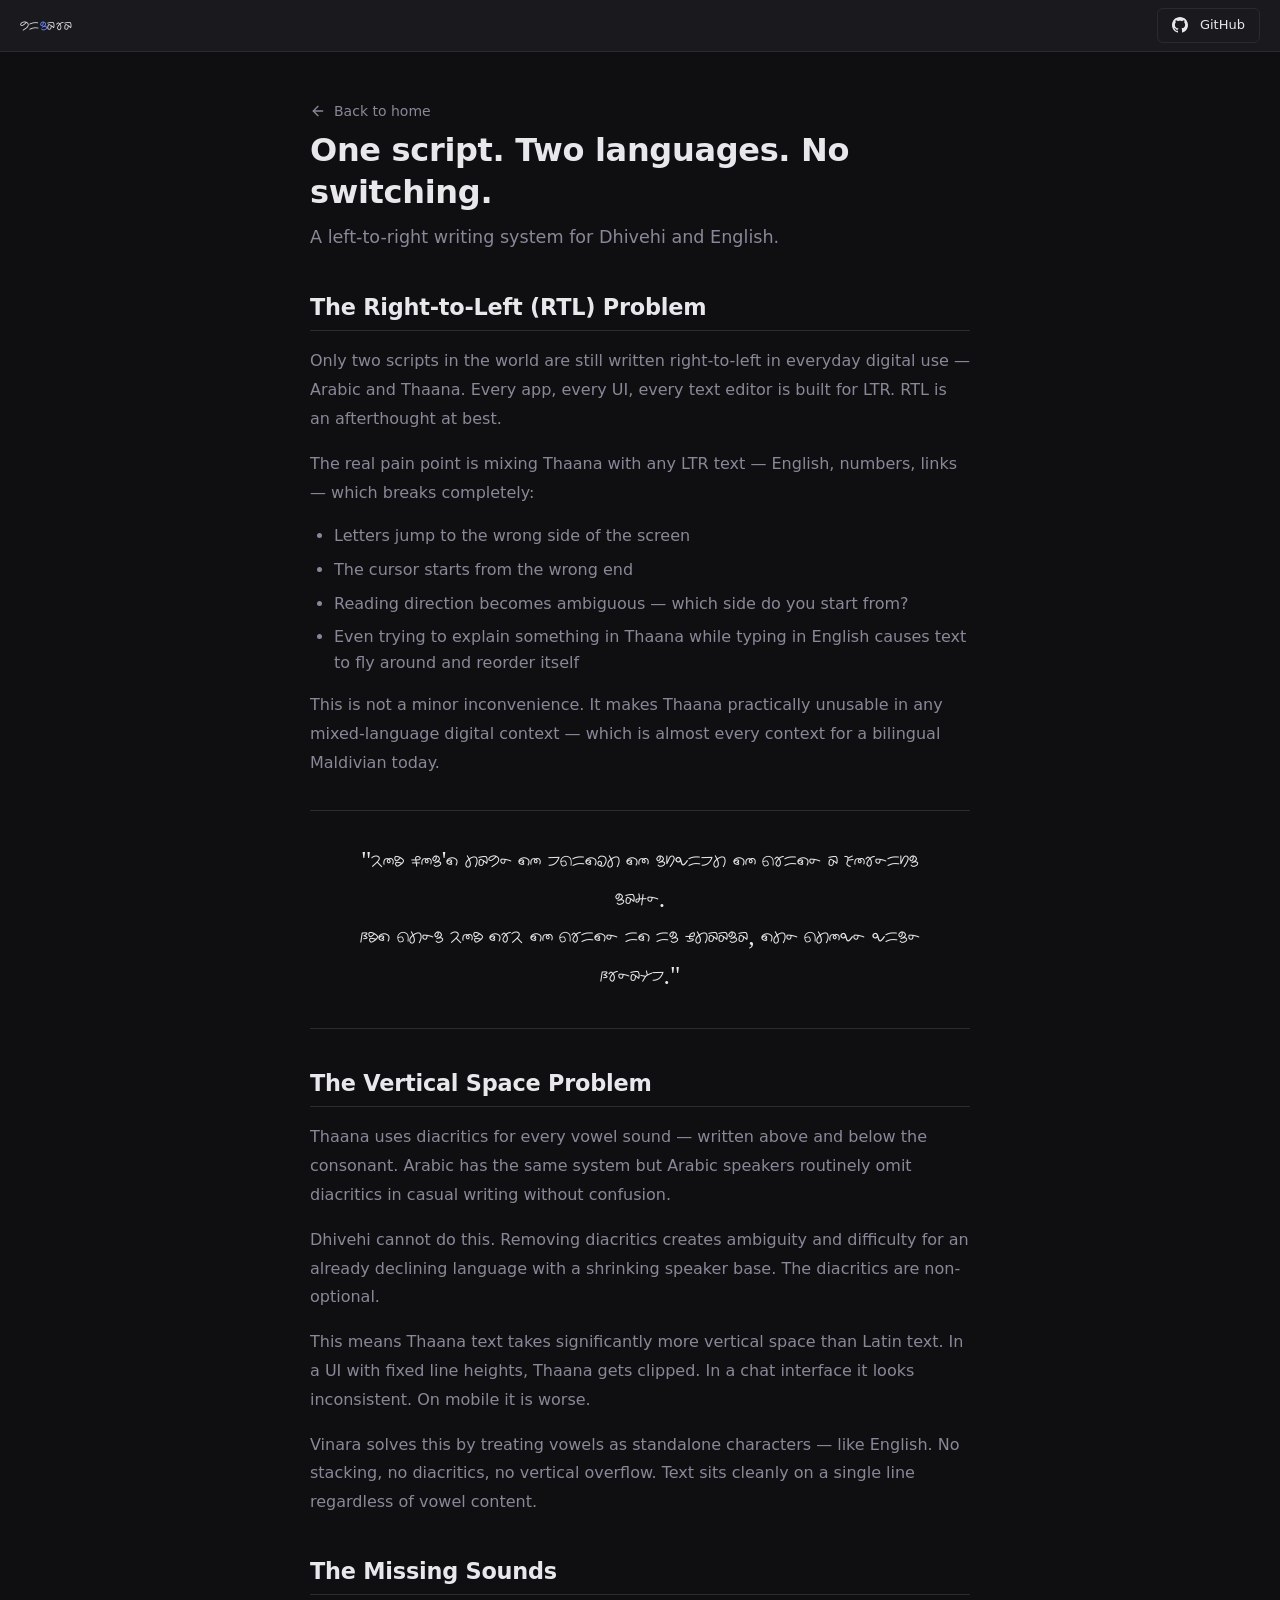
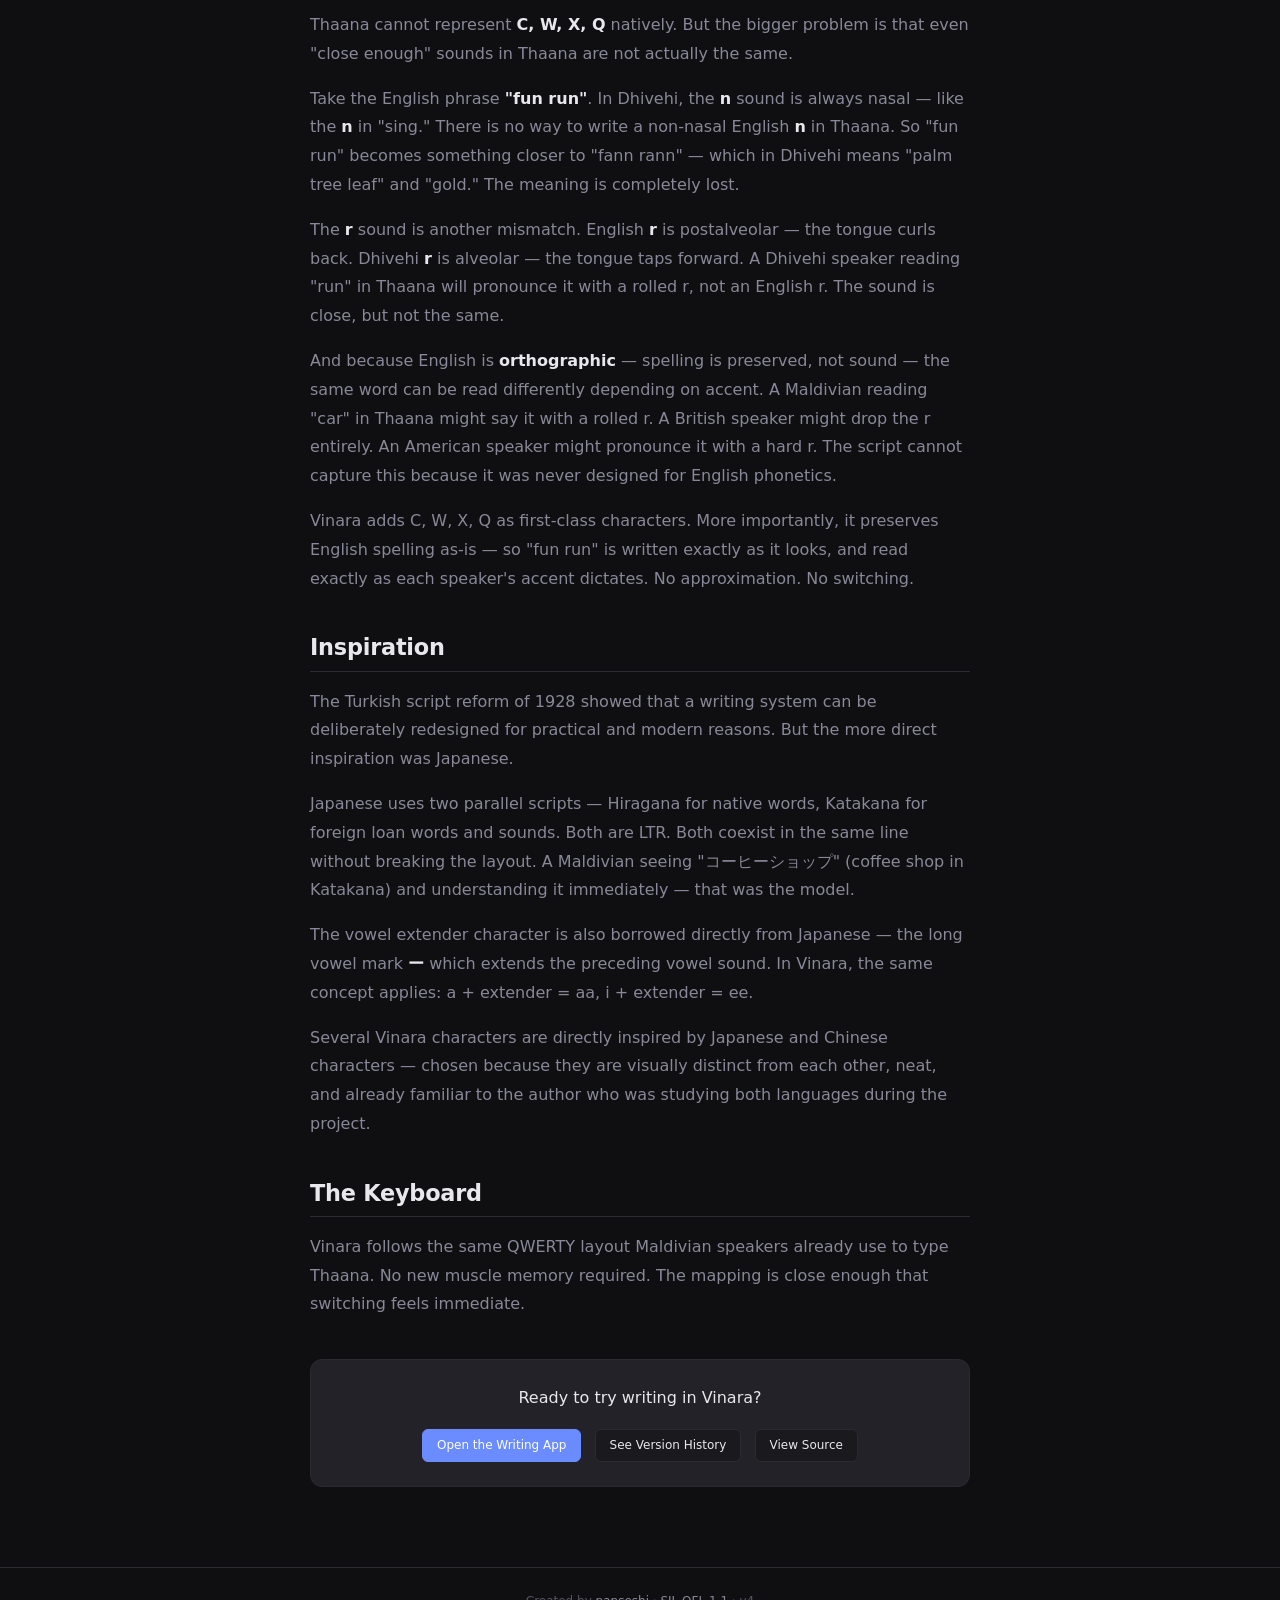
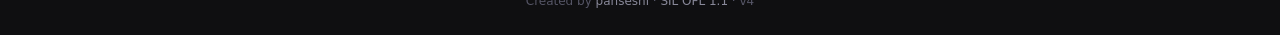
==== about/index.html @ c8cb887d "initial commit" ====
<!DOCTYPE html>
<html lang="en">
<head>
<meta charset="UTF-8">
<meta name="viewport" content="width=device-width, initial-scale=1.0">
<title>Why Vinara</title>
<meta name="description" content="Why Vinara was created — a writing system for Dhivehi and English">
<link rel="stylesheet" href="../style.css">
</head>
<body>

<header>
  <a href="../" class="wordmark">vi<span>n</span>ara</a>
  <div class="header-right">
    <a href="https://github.com/panseshi/vinara" target="_blank" class="btn" style="font-size: 13px;">
      <svg viewBox="0 0 24 24" width="16" height="16" fill="currentColor" style="margin-right: 6px;"><path d="M12 0c-6.626 0-12 5.373-12 12 0 5.302 3.438 9.8 8.207 11.387.599.111.793-.261.793-.577v-2.234c-3.338.726-4.033-1.416-4.033-1.416-.546-1.387-1.333-1.756-1.333-1.756-1.089-.745.083-.729.083-.729 1.205.084 1.839 1.237 1.839 1.237 1.07 1.834 2.807 1.304 3.492.997.107-.775.418-1.305.762-1.604-2.665-.305-5.467-1.334-5.467-5.931 0-1.311.469-2.381 1.236-3.221-.124-.303-.535-1.524.117-3.176 0 0 1.008-.322 3.301 1.23.957-.266 1.983-.399 3.003-.404 1.02.005 2.047.138 3.006.404 2.291-1.552 3.297-1.23 3.297-1.23.653 1.653.242 2.874.118 3.176.77.84 1.235 1.911 1.235 3.221 0 4.609-2.807 5.624-5.479 5.921.43.372.823 1.102.823 2.222v3.293c0 .319.192.694.801.576 4.765-1.589 8.199-6.086 8.199-11.386 0-6.627-5.373-12-12-12z"/></svg>
      GitHub
    </a>
  </div>
</header>

<main class="editorial">

  <a href="../" class="back-nav">
    <svg viewBox="0 0 24 24"><line x1="19" y1="12" x2="5" y2="12"/><polyline points="12 19 5 12 12 5"/></svg>
    Back to home
  </a>

  <h1>One script. Two languages. No switching.</h1>
  <p class="subtitle">A left-to-right writing system for Dhivehi and English.</p>

  <h2>The Right-to-Left (RTL) Problem</h2>
  <p>Only two scripts in the world are still written right-to-left in everyday digital use — Arabic and Thaana. Every app, every UI, every text editor is built for LTR. RTL is an afterthought at best.</p>
  <p>The real pain point is mixing Thaana with any LTR text — English, numbers, links — which breaks completely:</p>
  <ul>
    <li>Letters jump to the wrong side of the screen</li>
    <li>The cursor starts from the wrong end</li>
    <li>Reading direction becomes ambiguous — which side do you start from?</li>
    <li>Even trying to explain something in Thaana while typing in English causes text to fly around and reorder itself</li>
  </ul>
  <p>This is not a minor inconvenience. It makes Thaana practically unusable in any mixed-language digital context — which is almost every context for a bilingual Maldivian today.</p>

  <div class="pull-quote">
    "you don't have to switch to English to write a foreign name.<br>
    but when you try to write it in Thaana, the whole line breaks."
  </div>

  <h2>The Vertical Space Problem</h2>
  <p>Thaana uses diacritics for every vowel sound — written above and below the consonant. Arabic has the same system but Arabic speakers routinely omit diacritics in casual writing without confusion.</p>
  <p>Dhivehi cannot do this. Removing diacritics creates ambiguity and difficulty for an already declining language with a shrinking speaker base. The diacritics are non-optional.</p>
  <p>This means Thaana text takes significantly more vertical space than Latin text. In a UI with fixed line heights, Thaana gets clipped. In a chat interface it looks inconsistent. On mobile it is worse.</p>
  <p>Vinara solves this by treating vowels as standalone characters — like English. No stacking, no diacritics, no vertical overflow. Text sits cleanly on a single line regardless of vowel content.</p>

  <h2>The Missing Sounds</h2>
  <p>Thaana cannot represent <strong>C, W, X, Q</strong> natively. But the bigger problem is that even "close enough" sounds in Thaana are not actually the same.</p>
  <p>Take the English phrase <strong>"fun run"</strong>. In Dhivehi, the <strong>n</strong> sound is always nasal — like the <strong>n</strong> in "sing." There is no way to write a non-nasal English <strong>n</strong> in Thaana. So "fun run" becomes something closer to "fann rann" — which in Dhivehi means "palm tree leaf" and "gold." The meaning is completely lost.</p>
  <p>The <strong>r</strong> sound is another mismatch. English <strong>r</strong> is postalveolar — the tongue curls back. Dhivehi <strong>r</strong> is alveolar — the tongue taps forward. A Dhivehi speaker reading "run" in Thaana will pronounce it with a rolled r, not an English r. The sound is close, but not the same.</p>
  <p>And because English is <strong>orthographic</strong> — spelling is preserved, not sound — the same word can be read differently depending on accent. A Maldivian reading "car" in Thaana might say it with a rolled r. A British speaker might drop the r entirely. An American speaker might pronounce it with a hard r. The script cannot capture this because it was never designed for English phonetics.</p>
  <p>Vinara adds C, W, X, Q as first-class characters. More importantly, it preserves English spelling as-is — so "fun run" is written exactly as it looks, and read exactly as each speaker's accent dictates. No approximation. No switching.</p>

  <h2>Inspiration</h2>
  <p>The Turkish script reform of 1928 showed that a writing system can be deliberately redesigned for practical and modern reasons. But the more direct inspiration was Japanese.</p>
  <p>Japanese uses two parallel scripts — Hiragana for native words, Katakana for foreign loan words and sounds. Both are LTR. Both coexist in the same line without breaking the layout. A Maldivian seeing "コーヒーショップ" (coffee shop in Katakana) and understanding it immediately — that was the model.</p>
  <p>The vowel extender character is also borrowed directly from Japanese — the long vowel mark <strong>ー</strong> which extends the preceding vowel sound. In Vinara, the same concept applies: a + extender = aa, i + extender = ee.</p>
  <p>Several Vinara characters are directly inspired by Japanese and Chinese characters — chosen because they are visually distinct from each other, neat, and already familiar to the author who was studying both languages during the project.</p>

  <h2>The Keyboard</h2>
  <p>Vinara follows the same QWERTY layout Maldivian speakers already use to type Thaana. No new muscle memory required. The mapping is close enough that switching feels immediate.</p>

  <div class="cta-block">
    <p>Ready to try writing in Vinara?</p>
    <a href="../app/" class="btn btn-primary">Open the Writing App</a>
    <a href="../origins/" class="btn" style="margin-left: 8px;">See Version History</a>
    <a href="https://github.com/panseshi/vinara" target="_blank" class="btn" style="margin-left: 8px;">View Source</a>
  </div>

</main>

<footer class="site-footer">
  Created by <a href="https://github.com/panseshi">panseshi</a> &middot; <a href="../LICENSE">SIL OFL 1.1</a> &middot; v4
</footer>

<script>
(function() {
  'use strict';
  var saved = localStorage.getItem('vinara_theme');
  if (saved === 'light') document.documentElement.classList.add('light');
})();
</script>

</body>
</html>
---- style.css ----
/* 
  Shared styles across all Vinara pages
  - CSS variables for theming
  - @font-face for Vinara font
  - Base typography
  - Nav component
  - Card component (landing page)
  - Editorial styles (about/origins/guide pages)
  - Minimal functional styles (app/reference pages)
*/

/* ── Font Face ─────────────────────────────────────────────── */
@font-face {
  font-family: 'Vinara';
  src: url('font/vinara.ttf') format('truetype');
  font-weight: normal;
  font-style: normal;
  font-display: swap;
}

/* ── CSS Variables ─────────────────────────────────────────── */
:root {
  --bg: #0f0f11;
  --surface: #1a1a1e;
  --surface-raised: #222228;
  --border: #2a2a30;
  --border-light: #3a3a44;
  --text: #e8e8ec;
  --text-dim: #888899;
  --text-muted: #555566;
  --accent: #6b8cff;
  --accent-hover: #8aa8ff;
  --hover: #25252c;
  --active: #2a2a35;
  --danger: #ff6b6b;
  --danger-bg: rgba(255, 107, 107, 0.1);
  --font-ui: 'Inter', 'Segoe UI', system-ui, -apple-system, sans-serif;
  --font-body: 'Inter', 'Segoe UI', system-ui, -apple-system, sans-serif;
}

.light {
  --bg: #fafafa;
  --surface: #ffffff;
  --surface-raised: #f5f5f7;
  --border: #e2e2e8;
  --border-light: #d0d0d8;
  --text: #1a1a1e;
  --text-dim: #666670;
  --text-muted: #9999a5;
  --accent: #4a6fff;
  --accent-hover: #3a5fee;
  --hover: #f0f0f5;
  --active: #e8e8f0;
  --danger: #e03030;
  --danger-bg: rgba(224, 48, 48, 0.08);
}

/* ── Base Reset ────────────────────────────────────────────── */
*, *::before, *::after {
  box-sizing: border-box;
  margin: 0;
  padding: 0;
}

html {
  scroll-behavior: smooth;
}

body {
  font-family: var(--font-body);
  background: var(--bg);
  color: var(--text);
  line-height: 1.6;
  -webkit-font-smoothing: antialiased;
  -moz-osx-font-smoothing: grayscale;
}

a {
  color: var(--accent);
  text-decoration: none;
}

a:hover {
  color: var(--accent-hover);
  text-decoration: underline;
}

/* ── Typography ────────────────────────────────────────────── */
h1, h2, h3, h4 {
  font-weight: 600;
  line-height: 1.3;
  letter-spacing: -0.01em;
}

h1 { font-size: 2.5rem; }
h2 { font-size: 1.75rem; margin-top: 2.5rem; margin-bottom: 1rem; }
h3 { font-size: 1.25rem; margin-top: 2rem; margin-bottom: 0.75rem; }

p {
  margin-bottom: 1rem;
  color: var(--text-dim);
}

/* ── Buttons ───────────────────────────────────────────────── */
.btn {
  display: inline-flex;
  align-items: center;
  gap: 6px;
  padding: 6px 14px;
  border-radius: 6px;
  border: 1px solid var(--border);
  background: var(--surface);
  color: var(--text);
  font-size: 12px;
  font-family: var(--font-ui);
  cursor: pointer;
  transition: background 0.15s, border-color 0.15s;
}

.btn:hover {
  background: var(--hover);
  border-color: var(--border-light);
}

.btn-primary {
  background: var(--accent);
  border-color: var(--accent);
  color: #fff;
}

.btn-primary:hover {
  background: var(--accent-hover);
  border-color: var(--accent-hover);
}

.icon-btn {
  width: 32px;
  height: 32px;
  display: flex;
  align-items: center;
  justify-content: center;
  border-radius: 6px;
  border: none;
  background: transparent;
  color: var(--text-dim);
  cursor: pointer;
  transition: background 0.15s, color 0.15s;
}

.icon-btn:hover {
  background: var(--hover);
  color: var(--text);
}

.icon-btn svg {
  width: 18px;
  height: 18px;
  stroke: currentColor;
  fill: none;
  stroke-width: 2;
  stroke-linecap: round;
  stroke-linejoin: round;
}

/* ── Header / Nav ──────────────────────────────────────────── */
header {
  display: flex;
  align-items: center;
  justify-content: space-between;
  padding: 0 20px;
  height: 52px;
  border-bottom: 1px solid var(--border);
  background: var(--surface);
  position: sticky;
  top: 0;
  z-index: 10;
}

.wordmark {
  font-family: 'Vinara', serif;
  font-size: 20px;
  letter-spacing: 0.02em;
  color: var(--text);
  text-decoration: none;
}

.wordmark span {
  color: var(--accent);
}

.wordmark:hover {
  text-decoration: none;
  color: var(--text);
}

.header-right {
  display: flex;
  align-items: center;
  gap: 8px;
}

.theme-btn {
  display: flex;
  align-items: center;
  gap: 6px;
  padding: 4px 10px;
  border-radius: 6px;
  border: none;
  background: transparent;
  color: var(--text-dim);
  font-size: 12px;
  font-family: var(--font-ui);
  cursor: pointer;
  transition: background 0.15s, color 0.15s;
}

.theme-btn:hover {
  background: var(--hover);
  color: var(--text);
}

.theme-btn svg {
  width: 16px;
  height: 16px;
  stroke: currentColor;
  fill: none;
  stroke-width: 2;
  stroke-linecap: round;
  stroke-linejoin: round;
}

.theme-label {
  display: none;
}

@media (min-width: 600px) {
  .theme-label {
    display: inline;
  }
}

/* ── Tabs ──────────────────────────────────────────────────── */
.tabs {
  display: flex;
  gap: 2px;
  background: var(--bg);
  padding: 3px;
  border-radius: 8px;
  border: 1px solid var(--border);
}

.tab {
  padding: 5px 14px;
  border: none;
  background: transparent;
  color: var(--text-dim);
  font-size: 13px;
  font-family: var(--font-ui);
  border-radius: 5px;
  cursor: pointer;
  transition: background 0.15s, color 0.15s;
}

.tab.active {
  background: var(--surface);
  color: var(--text);
  box-shadow: 0 1px 2px rgba(0,0,0,0.1);
}

/* ── Landing Page ────────────────────────────────────────── */
.landing {
  min-height: 100vh;
  display: flex;
  flex-direction: column;
}

.landing-hero {
  text-align: center;
  padding: 80px 20px 60px;
}

.hero-glyphs {
  font-family: 'Vinara', serif;
  font-size: 72px;
  line-height: 1.1;
  margin-bottom: 24px;
  color: var(--text);
  letter-spacing: 0.04em;
}

.hero-tagline {
  font-size: 1.5rem;
  font-weight: 600;
  color: var(--text);
  margin-bottom: 8px;
  letter-spacing: -0.01em;
}

.hero-sub {
  font-size: 1rem;
  color: var(--text-dim);
  max-width: 400px;
  margin: 0 auto 32px;
}

.hero-cta {
  display: flex;
  gap: 12px;
  justify-content: center;
  flex-wrap: wrap;
}

.hero-cta .btn {
  padding: 10px 24px;
  font-size: 14px;
}

/* Cards */
.cards-grid {
  display: grid;
  grid-template-columns: repeat(auto-fit, minmax(280px, 1fr));
  gap: 16px;
  max-width: 900px;
  margin: 0 auto;
  padding: 0 20px 60px;
}

.card {
  background: var(--surface);
  border: 1px solid var(--border);
  border-radius: 12px;
  padding: 24px;
  transition: transform 0.15s, border-color 0.15s, box-shadow 0.15s;
  text-decoration: none;
  color: inherit;
  display: block;
}

.card:hover {
  transform: translateY(-2px);
  border-color: var(--border-light);
  box-shadow: 0 4px 20px rgba(0,0,0,0.1);
  text-decoration: none;
  color: inherit;
}

.card-icon {
  width: 40px;
  height: 40px;
  border-radius: 10px;
  background: var(--hover);
  display: flex;
  align-items: center;
  justify-content: center;
  margin-bottom: 16px;
  font-size: 18px;
}

.card-title {
  font-size: 16px;
  font-weight: 600;
  margin-bottom: 6px;
  color: var(--text);
}

.card-desc {
  font-size: 13px;
  color: var(--text-dim);
  line-height: 1.5;
}

.card-arrow {
  margin-top: 12px;
  font-size: 12px;
  color: var(--accent);
  font-weight: 500;
}

/* ── Footer ────────────────────────────────────────────────── */
.site-footer {
  text-align: center;
  padding: 24px 20px;
  border-top: 1px solid var(--border);
  font-size: 12px;
  color: var(--text-muted);
  margin-top: auto;
}

.site-footer a {
  color: var(--text-dim);
}

.site-footer a:hover {
  color: var(--accent);
}

/* ── Editorial Pages ─────────────────────────────────────── */
.editorial {
  max-width: 700px;
  margin: 0 auto;
  padding: 40px 20px 80px;
}

.editorial h1 {
  font-size: 2rem;
  margin-bottom: 0.5rem;
}

.editorial .subtitle {
  font-size: 1.1rem;
  color: var(--text-dim);
  margin-bottom: 2rem;
}

.editorial h2 {
  font-size: 1.4rem;
  margin-top: 2.5rem;
  padding-bottom: 0.5rem;
  border-bottom: 1px solid var(--border);
}

.editorial p {
  font-size: 1rem;
  line-height: 1.8;
  color: var(--text-dim);
}

.editorial strong {
  color: var(--text);
  font-weight: 600;
}

/* Pull quote */
.pull-quote {
  font-family: 'Vinara', serif;
  font-size: 1.6rem;
  line-height: 1.5;
  color: var(--text);
  text-align: center;
  padding: 32px 24px;
  margin: 32px 0;
  border-top: 1px solid var(--border);
  border-bottom: 1px solid var(--border);
}

/* Character display */
.char-display {
  display: flex;
  align-items: center;
  gap: 20px;
  padding: 20px 0;
  border-bottom: 1px solid var(--border);
}

.char-glyph {
  font-family: 'Vinara', serif;
  font-size: 64px;
  line-height: 1;
  color: var(--text);
  min-width: 80px;
  text-align: center;
}

.char-info h3 {
  margin: 0 0 4px;
  font-size: 1.1rem;
}

.char-info p {
  margin: 0;
  font-size: 0.9rem;
}

/* Section divider */
.section-divider {
  height: 1px;
  background: var(--border);
  margin: 40px 0;
  border: none;
}

/* Version history */
.version-item {
  display: flex;
  gap: 16px;
  padding: 16px 0;
  border-bottom: 1px solid var(--border);
}

.version-badge {
  font-size: 11px;
  font-weight: 600;
  text-transform: uppercase;
  letter-spacing: 0.06em;
  padding: 2px 10px;
  border-radius: 20px;
  background: var(--hover);
  color: var(--text-dim);
  white-space: nowrap;
  height: fit-content;
}

.version-content p {
  margin: 0;
}

/* CTA block */
.cta-block {
  background: var(--surface-raised);
  border: 1px solid var(--border);
  border-radius: 12px;
  padding: 24px;
  margin-top: 40px;
  text-align: center;
}

.cta-block p {
  margin-bottom: 16px;
  color: var(--text);
}

/* ── Reference Page ────────────────────────────────────────── */
.reference-page {
  max-width: 900px;
  margin: 0 auto;
  padding: 24px 20px 60px;
}

.reference-page h1 {
  font-size: 1.5rem;
  margin-bottom: 4px;
}

.reference-intro {
  color: var(--text-dim);
  font-size: 14px;
  margin-bottom: 24px;
}

.ref-table-wrap {
  overflow-x: auto;
  margin-bottom: 32px;
}

.ref-table {
  width: 100%;
  border-collapse: collapse;
  font-size: 14px;
}

.ref-table th {
  text-align: left;
  padding: 10px 12px;
  border-bottom: 2px solid var(--border);
  font-size: 11px;
  font-weight: 600;
  text-transform: uppercase;
  letter-spacing: 0.06em;
  color: var(--text-dim);
  white-space: nowrap;
}

.ref-table td {
  padding: 10px 12px;
  border-bottom: 1px solid var(--border);
  vertical-align: middle;
}

.ref-table tr:hover td {
  background: var(--hover);
}

.ref-table .cell-glyph {
  font-family: 'Vinara', serif;
  font-size: 28px;
  line-height: 1;
}

.ref-table .cell-thaana {
  font-family: 'Noto Sans Thaana', 'Thaana', sans-serif;
  font-size: 20px;
}

.ref-table .cell-key {
  font-family: monospace;
  font-size: 13px;
  background: var(--hover);
  padding: 2px 8px;
  border-radius: 4px;
}

/* Keyboard map */
.keyboard-map {
  display: grid;
  grid-template-columns: repeat(10, 1fr);
  gap: 4px;
  max-width: 700px;
  margin: 0 auto 32px;
}

.kb-key {
  aspect-ratio: 1;
  display: flex;
  flex-direction: column;
  align-items: center;
  justify-content: center;
  border: 1px solid var(--border);
  border-radius: 6px;
  background: var(--surface);
  font-size: 11px;
  padding: 4px;
}

.kb-key .kb-glyph {
  font-family: 'Vinara', serif;
  font-size: 18px;
  line-height: 1;
}

.kb-key .kb-shift {
  font-family: 'Vinara', serif;
  font-size: 12px;
  color: var(--text-dim);
  margin-top: 2px;
}

.kb-key.vowel {
  border-color: var(--accent);
  background: rgba(107, 140, 255, 0.05);
}

.kb-key.extra {
  border-color: #f0a030;
  background: rgba(240, 160, 48, 0.05);
}

/* ── Back Nav ──────────────────────────────────────────────── */
.back-nav {
  display: inline-flex;
  align-items: center;
  gap: 8px;
  padding: 8px 0;
  color: var(--text-dim);
  font-size: 14px;
  transition: color 0.15s;
}

.back-nav:hover {
  color: var(--text);
  text-decoration: none;
}

.back-nav svg {
  width: 16px;
  height: 16px;
  stroke: currentColor;
  fill: none;
  stroke-width: 2;
  stroke-linecap: round;
  stroke-linejoin: round;
}

/* ── Code blocks ───────────────────────────────────────────── */
code {
  font-family: 'SF Mono', Monaco, 'Cascadia Code', monospace;
  font-size: 0.85em;
  background: var(--hover);
  padding: 2px 6px;
  border-radius: 4px;
  color: var(--text);
}

pre {
  background: var(--surface-raised);
  border: 1px solid var(--border);
  border-radius: 8px;
  padding: 16px;
  overflow-x: auto;
  margin: 16px 0;
}

pre code {
  background: none;
  padding: 0;
  font-size: 13px;
  line-height: 1.6;
}

/* ── Lists ─────────────────────────────────────────────────── */
ul, ol {
  margin: 0 0 1rem 1.5rem;
  color: var(--text-dim);
}

li {
  margin-bottom: 0.5rem;
}

/* ── Tables ───────────────────────────────────────────────── */
table {
  width: 100%;
  border-collapse: collapse;
  margin: 16px 0;
  font-size: 14px;
}

th, td {
  padding: 8px 12px;
  border: 1px solid var(--border);
  text-align: left;
}

th {
  background: var(--surface-raised);
  font-weight: 600;
  font-size: 12px;
  text-transform: uppercase;
  letter-spacing: 0.04em;
}

/* ── Hamburger ─────────────────────────────────────────────── */
.hamburger {
  display: none;
  width: 32px;
  height: 32px;
  align-items: center;
  justify-content: center;
  border-radius: 6px;
  border: none;
  background: transparent;
  color: var(--text-dim);
  cursor: pointer;
}

.hamburger:hover {
  background: var(--hover);
  color: var(--text);
}

.hamburger svg {
  width: 18px;
  height: 18px;
  stroke: currentColor;
  fill: none;
  stroke-width: 2;
  stroke-linecap: round;
}

@media (max-width: 600px) {
  .hamburger {
    display: flex;
  }
  .hero-glyphs {
    font-size: 48px;
  }
  .hero-tagline {
    font-size: 1.2rem;
  }
  .cards-grid {
    grid-template-columns: 1fr;
  }
  .keyboard-map {
    grid-template-columns: repeat(5, 1fr);
  }
  .char-display {
    flex-direction: column;
    text-align: center;
    gap: 12px;
  }
  .char-glyph {
    font-size: 48px;
  }
  .version-item {
    flex-direction: column;
    gap: 8px;
  }
}
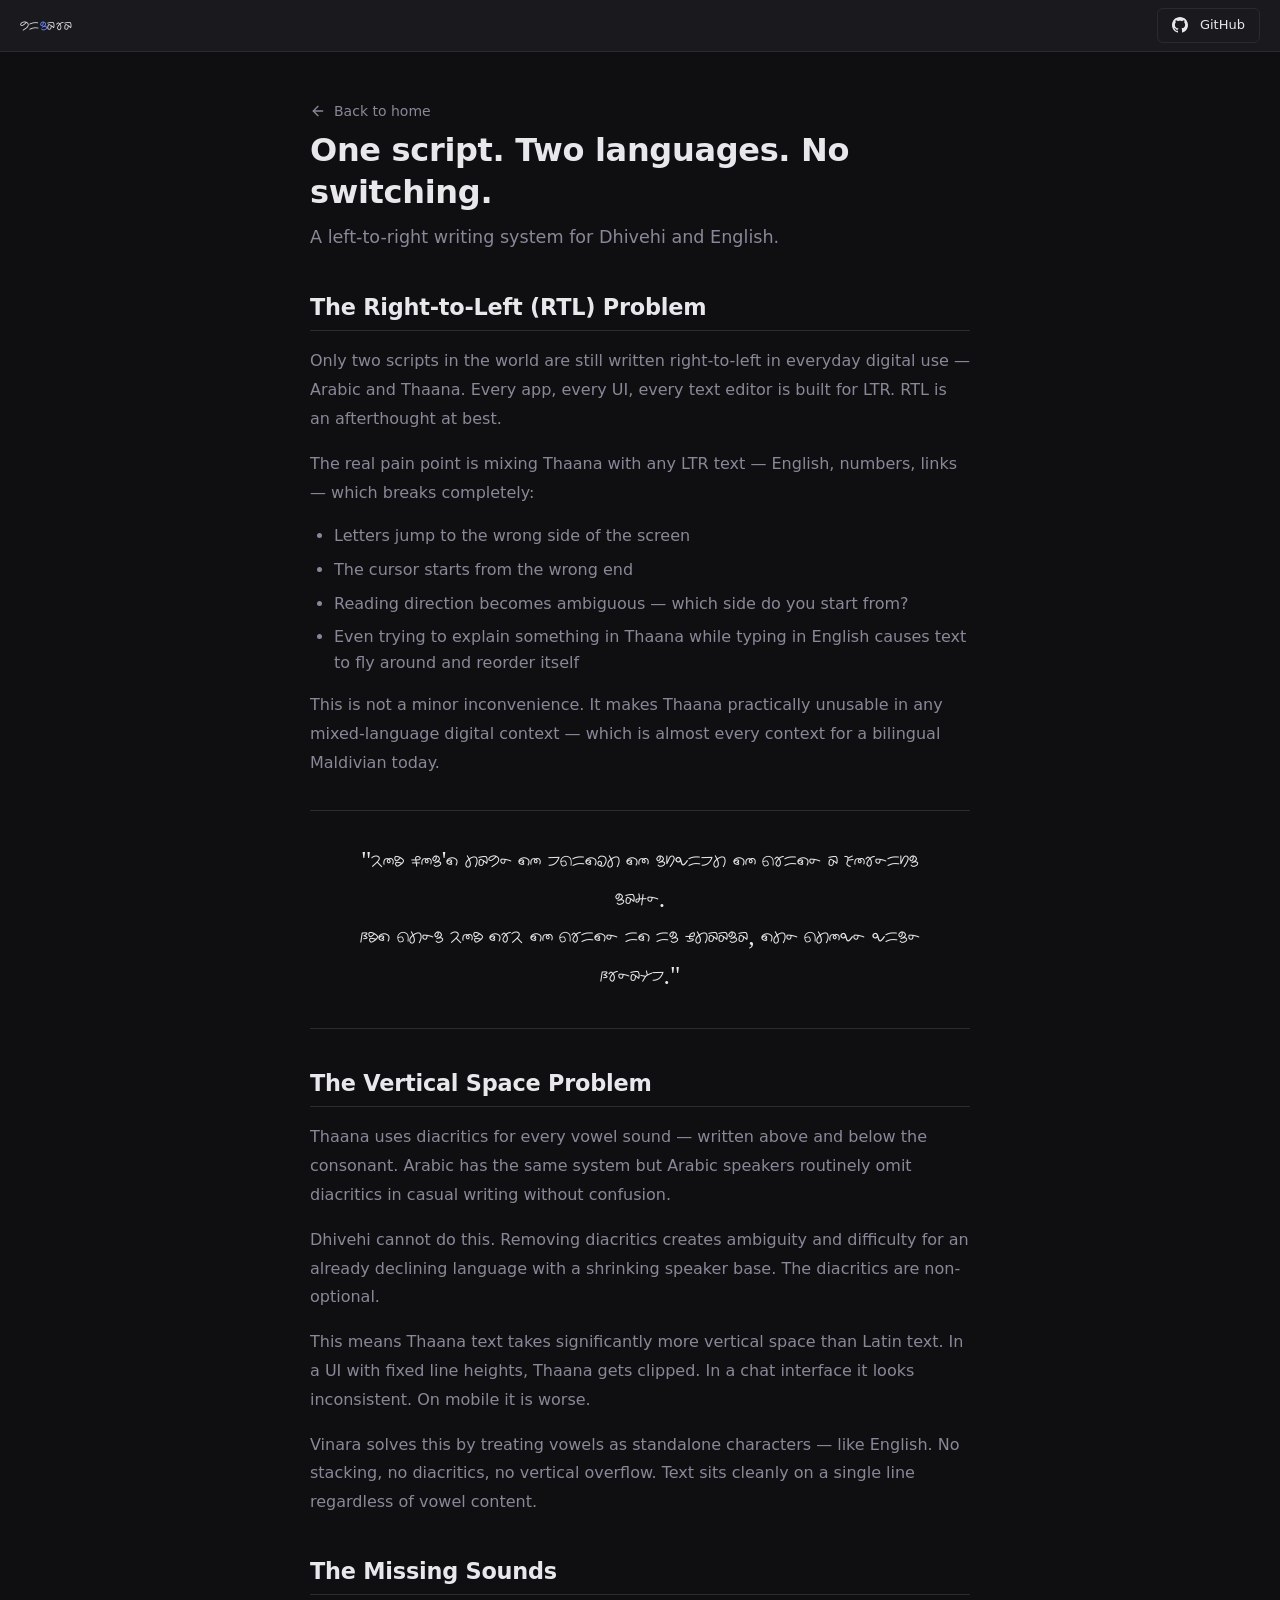
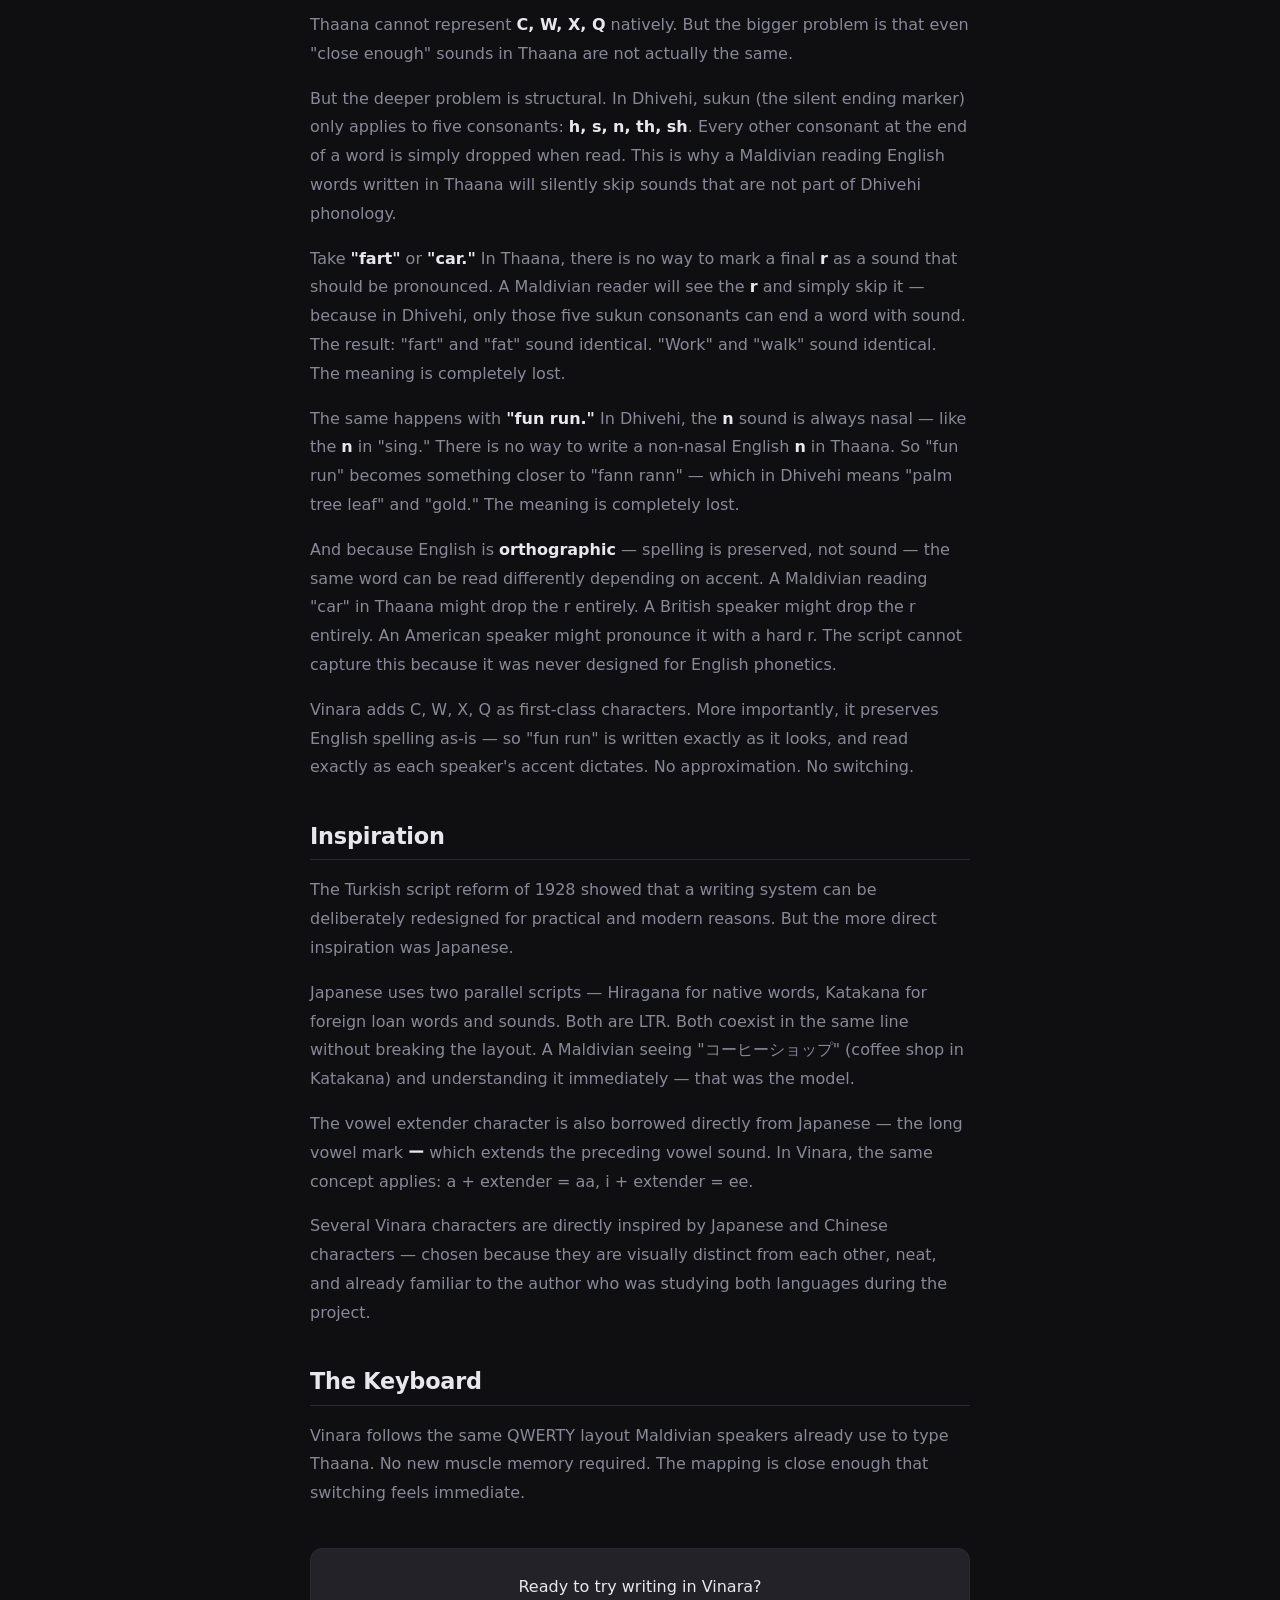
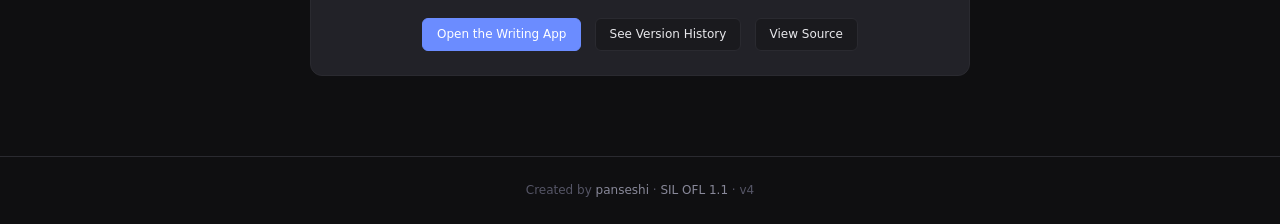
==== commit a2921fed: "update origins" ====
--- a/about/index.html
+++ b/about/index.html
@@ -53,9 +53,10 @@
 
   <h2>The Missing Sounds</h2>
   <p>Thaana cannot represent <strong>C, W, X, Q</strong> natively. But the bigger problem is that even "close enough" sounds in Thaana are not actually the same.</p>
-  <p>Take the English phrase <strong>"fun run"</strong>. In Dhivehi, the <strong>n</strong> sound is always nasal — like the <strong>n</strong> in "sing." There is no way to write a non-nasal English <strong>n</strong> in Thaana. So "fun run" becomes something closer to "fann rann" — which in Dhivehi means "palm tree leaf" and "gold." The meaning is completely lost.</p>
-  <p>The <strong>r</strong> sound is another mismatch. English <strong>r</strong> is postalveolar — the tongue curls back. Dhivehi <strong>r</strong> is alveolar — the tongue taps forward. A Dhivehi speaker reading "run" in Thaana will pronounce it with a rolled r, not an English r. The sound is close, but not the same.</p>
-  <p>And because English is <strong>orthographic</strong> — spelling is preserved, not sound — the same word can be read differently depending on accent. A Maldivian reading "car" in Thaana might say it with a rolled r. A British speaker might drop the r entirely. An American speaker might pronounce it with a hard r. The script cannot capture this because it was never designed for English phonetics.</p>
+  <p>But the deeper problem is structural. In Dhivehi, sukun (the silent ending marker) only applies to five consonants: <strong>h, s, n, th, sh</strong>. Every other consonant at the end of a word is simply dropped when read. This is why a Maldivian reading English words written in Thaana will silently skip sounds that are not part of Dhivehi phonology.</p>
+  <p>Take <strong>"fart"</strong> or <strong>"car."</strong> In Thaana, there is no way to mark a final <strong>r</strong> as a sound that should be pronounced. A Maldivian reader will see the <strong>r</strong> and simply skip it — because in Dhivehi, only those five sukun consonants can end a word with sound. The result: "fart" and "fat" sound identical. "Work" and "walk" sound identical. The meaning is completely lost.</p>
+  <p>The same happens with <strong>"fun run."</strong> In Dhivehi, the <strong>n</strong> sound is always nasal — like the <strong>n</strong> in "sing." There is no way to write a non-nasal English <strong>n</strong> in Thaana. So "fun run" becomes something closer to "fann rann" — which in Dhivehi means "palm tree leaf" and "gold." The meaning is completely lost.</p>
+  <p>And because English is <strong>orthographic</strong> — spelling is preserved, not sound — the same word can be read differently depending on accent. A Maldivian reading "car" in Thaana might drop the r entirely. A British speaker might drop the r entirely. An American speaker might pronounce it with a hard r. The script cannot capture this because it was never designed for English phonetics.</p>
   <p>Vinara adds C, W, X, Q as first-class characters. More importantly, it preserves English spelling as-is — so "fun run" is written exactly as it looks, and read exactly as each speaker's accent dictates. No approximation. No switching.</p>
 
   <h2>Inspiration</h2>
